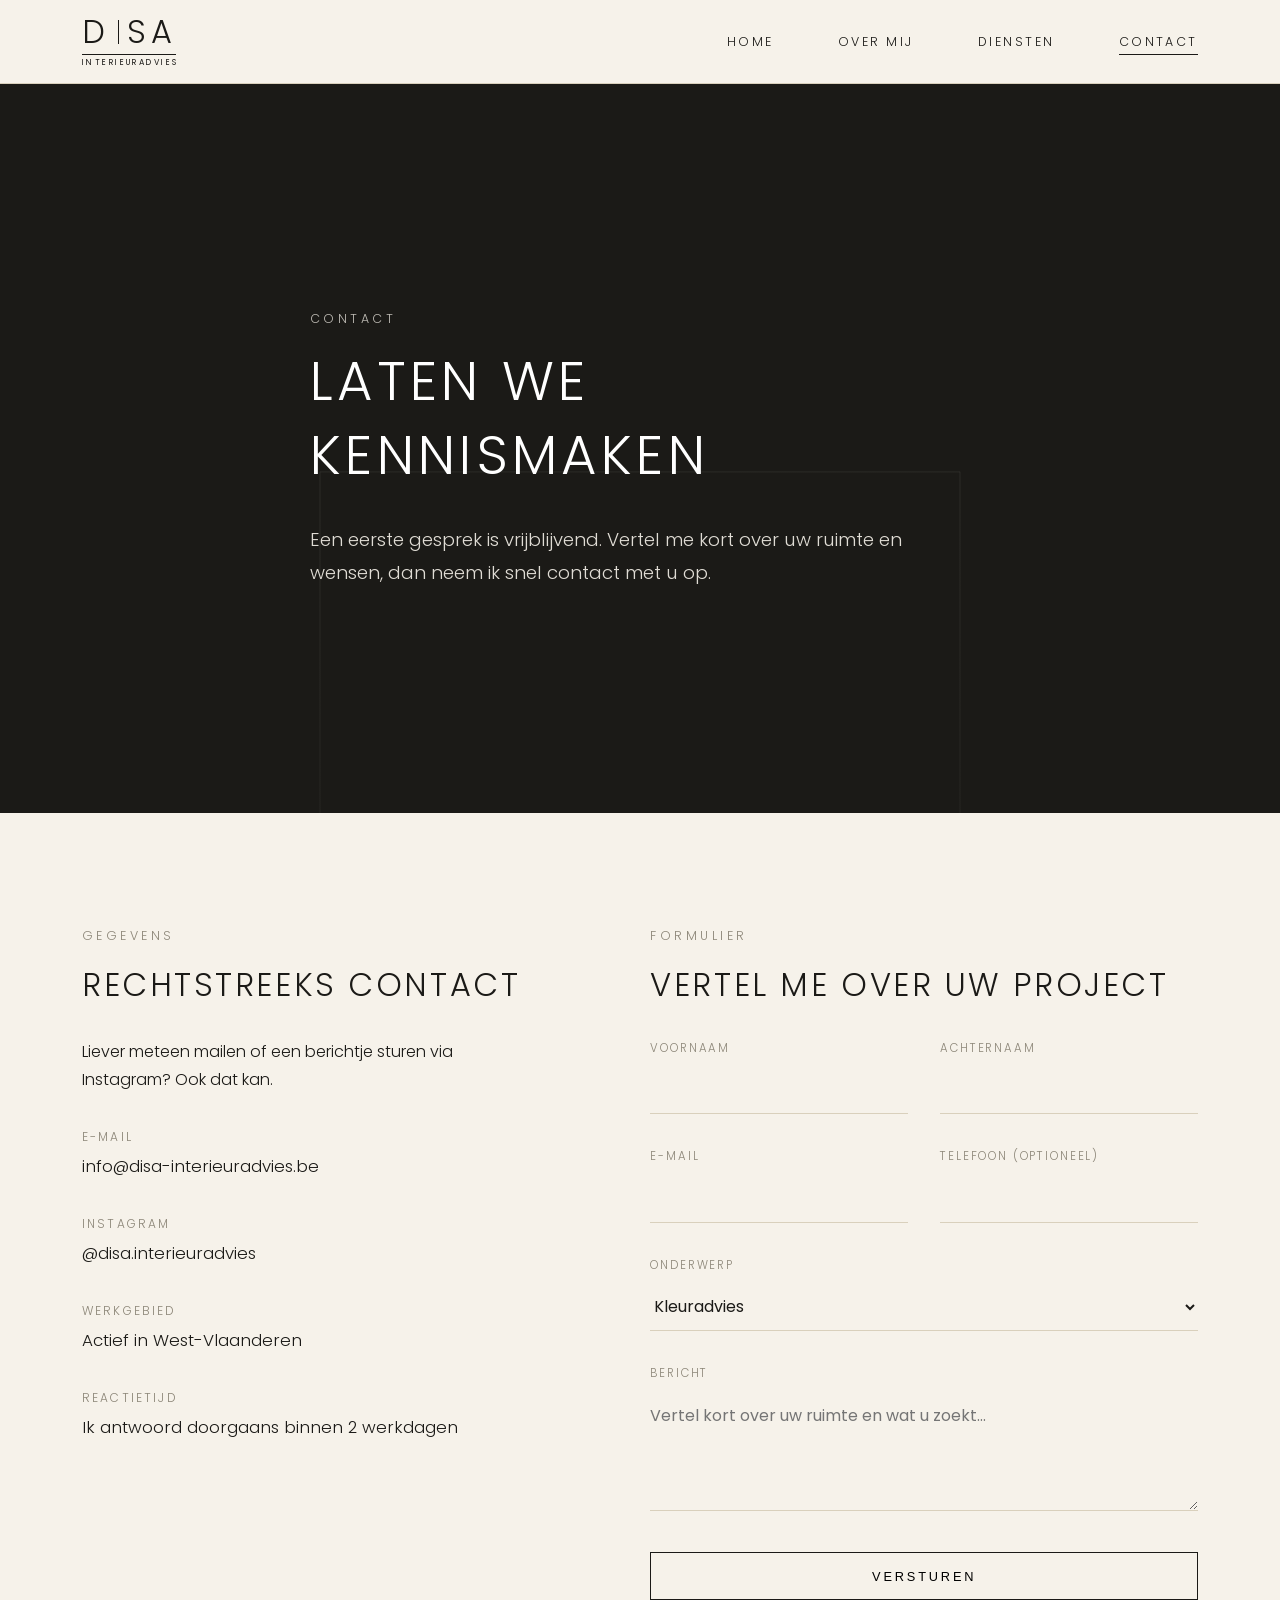
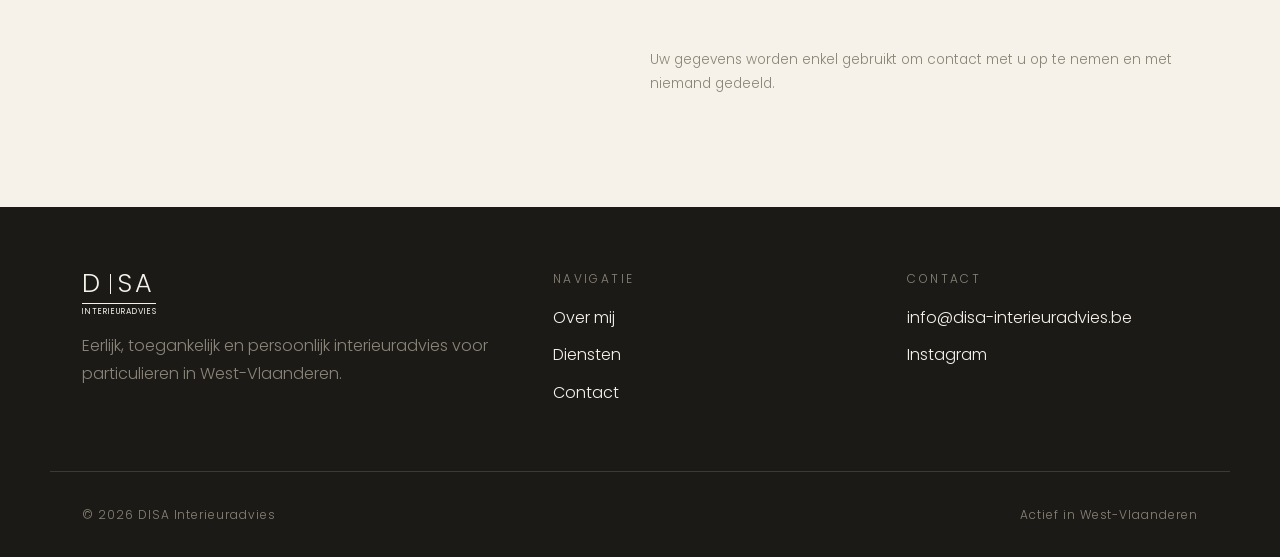
==== contact.html @ c6c580ba "Initial DISA Interieuradvies website Static 4-page site (home, over mij, diensten, contact) with a p" ====
<!DOCTYPE html>
<html lang="nl">
<head>
<meta charset="UTF-8">
<meta name="viewport" content="width=device-width, initial-scale=1.0">
<title>Contact — DISA Interieuradvies</title>
<meta name="description" content="Neem contact op met DISA Interieuradvies voor een vrijblijvende kennismaking. Actief in West-Vlaanderen.">
<link rel="icon" href="images/logo.png">
<link rel="stylesheet" href="css/style.css">
</head>
<body>

<header class="site-header">
  <div class="container">
    <a href="index.html" class="logo-mark" aria-label="DISA Interieuradvies">
      <span class="logo-top">
        <span class="logo-word">D<span class="logo-i" aria-hidden="true"></span>SA</span>
        <span class="logo-rule" aria-hidden="true"></span>
        <span class="logo-tagline">i n t e r i e u r a d v i e s</span>
      </span>
    </a>
    <button class="nav-toggle" aria-label="Menu openen" aria-expanded="false">
      <span></span><span></span><span></span>
    </button>
    <nav class="main-nav">
      <ul>
        <li><a href="index.html">Home</a></li>
        <li><a href="over-mij.html">Over mij</a></li>
        <li><a href="diensten.html">Diensten</a></li>
        <li><a href="contact.html" aria-current="page">Contact</a></li>
      </ul>
    </nav>
  </div>
</header>

<section class="hero hero--page">
  <div class="hero__art" aria-hidden="true">
    <svg viewBox="0 0 1200 800" preserveAspectRatio="xMidYMax slice" xmlns="http://www.w3.org/2000/svg" stroke="#F6F2EA" fill="none" stroke-width="1.2">
      <line x1="300" y1="800" x2="300" y2="480" opacity="0.2"/>
      <line x1="900" y1="800" x2="900" y2="480" opacity="0.2"/>
      <line x1="300" y1="480" x2="900" y2="480" opacity="0.2"/>
    </svg>
  </div>
  <div class="hero__overlay" aria-hidden="true"></div>
  <div class="container">
    <span class="eyebrow hero__eyebrow">Contact</span>
    <h1>Laten we kennismaken</h1>
    <p class="lede">Een eerste gesprek is vrijblijvend. Vertel me kort over uw ruimte en wensen, dan neem ik snel contact met u op.</p>
  </div>
</section>

<section>
  <div class="container contact-layout">
    <div>
      <span class="eyebrow">Gegevens</span>
      <h2>Rechtstreeks contact</h2>
      <p>Liever meteen mailen of een berichtje sturen via Instagram? Ook dat kan.</p>
      <dl class="info-list">
        <dt>E-mail</dt>
        <dd><a href="mailto:info@disa-interieuradvies.be">info@disa-interieuradvies.be</a></dd>
        <dt>Instagram</dt>
        <dd><a href="https://instagram.com" target="_blank" rel="noopener">@disa.interieuradvies</a></dd>
        <dt>Werkgebied</dt>
        <dd>Actief in West-Vlaanderen</dd>
        <dt>Reactietijd</dt>
        <dd>Ik antwoord doorgaans binnen 2 werkdagen</dd>
      </dl>
    </div>

    <div>
      <span class="eyebrow">Formulier</span>
      <h2>Vertel me over uw project</h2>
      <form class="contact-form" name="contact" method="POST" data-netlify="true" data-netlify-honeypot="bot-field">
        <input type="hidden" name="form-name" value="contact">
        <p class="hidden-field"><label>Laat dit veld leeg: <input name="bot-field"></label></p>
        <div class="form-row">
          <div>
            <label for="voornaam">Voornaam</label>
            <input type="text" id="voornaam" name="voornaam" required>
          </div>
          <div>
            <label for="achternaam">Achternaam</label>
            <input type="text" id="achternaam" name="achternaam" required>
          </div>
        </div>
        <div class="form-row">
          <div>
            <label for="email">E-mail</label>
            <input type="email" id="email" name="email" required>
          </div>
          <div>
            <label for="telefoon">Telefoon (optioneel)</label>
            <input type="tel" id="telefoon" name="telefoon">
          </div>
        </div>
        <div>
          <label for="onderwerp">Onderwerp</label>
          <select id="onderwerp" name="onderwerp">
            <option>Kleuradvies</option>
            <option>Materiaaladvies</option>
            <option>Meubel- &amp; inrichtingsadvies</option>
            <option>Sfeer &amp; styling</option>
            <option>Iets anders</option>
          </select>
        </div>
        <div>
          <label for="bericht">Bericht</label>
          <textarea id="bericht" name="bericht" required placeholder="Vertel kort over uw ruimte en wat u zoekt..."></textarea>
        </div>
        <button type="submit" class="btn">Versturen</button>
        <p class="form-note">Uw gegevens worden enkel gebruikt om contact met u op te nemen en met niemand gedeeld.</p>
      </form>
      <div class="form-success">
        <h3 style="margin-bottom: 0.5rem;">Bedankt!</h3>
        <p>Uw bericht is verzonden. Ik neem zo snel mogelijk contact met u op.</p>
      </div>
    </div>
  </div>
</section>

<footer class="site-footer">
  <div class="container footer-top">
    <div>
      <a href="index.html" class="logo-mark" aria-label="DISA Interieuradvies">
      <span class="logo-top">
        <span class="logo-word">D<span class="logo-i" aria-hidden="true"></span>SA</span>
        <span class="logo-rule" aria-hidden="true"></span>
        <span class="logo-tagline">i n t e r i e u r a d v i e s</span>
      </span>
    </a>
      <p>Eerlijk, toegankelijk en persoonlijk interieuradvies voor particulieren in West-Vlaanderen.</p>
    </div>
    <div>
      <h4>Navigatie</h4>
      <ul>
        <li><a href="over-mij.html">Over mij</a></li>
        <li><a href="diensten.html">Diensten</a></li>
        <li><a href="contact.html">Contact</a></li>
      </ul>
    </div>
    <div>
      <h4>Contact</h4>
      <ul>
        <li><a href="mailto:info@disa-interieuradvies.be">info@disa-interieuradvies.be</a></li>
        <li><a href="https://instagram.com" target="_blank" rel="noopener">Instagram</a></li>
      </ul>
    </div>
  </div>
  <div class="container footer-bottom">
    <span>© 2026 DISA Interieuradvies</span>
    <span>Actief in West-Vlaanderen</span>
  </div>
</footer>

<script src="js/script.js"></script>
</body>
</html>
---- css/style.css ----
/* ==========================================================================
   DISA Interieuradvies — huisstijl
   ========================================================================== */

@import url('https://fonts.googleapis.com/css2?family=Poppins:ital,wght@0,200;0,300;0,400;0,500;0,600;1,300&display=swap');

:root {
  --cream: #F6F2EA;
  --cream-alt: #EEE7D9;
  --black: #1B1A17;
  --grey: #8B8577;
  --line: #D9D0BC;
  --white: #FFFFFF;

  --font: 'Poppins', Arial, sans-serif;
  --space-1: 0.5rem;
  --space-2: 1rem;
  --space-3: 2rem;
  --space-4: 4rem;
  --space-5: 7rem;
  --max-width: 1180px;
}

* { box-sizing: border-box; margin: 0; padding: 0; }

html { scroll-behavior: smooth; }

body {
  font-family: var(--font);
  background: var(--cream);
  color: var(--black);
  font-weight: 300;
  line-height: 1.75;
  font-size: 16px;
  -webkit-font-smoothing: antialiased;
}

img { max-width: 100%; display: block; }

a { color: inherit; text-decoration: none; }

.container {
  max-width: var(--max-width);
  margin: 0 auto;
  padding: 0 var(--space-3);
}

h1, h2, h3, h4 {
  font-weight: 300;
  letter-spacing: 0.08em;
  text-transform: uppercase;
  line-height: 1.35;
}

h1 { font-size: clamp(2rem, 4.5vw, 3.4rem); }
h2 { font-size: clamp(1.4rem, 2.6vw, 2rem); margin-bottom: var(--space-3); }
h3 { font-size: 1.05rem; letter-spacing: 0.12em; margin-bottom: var(--space-2); }

p { max-width: 62ch; }

.eyebrow {
  display: block;
  font-size: 0.78rem;
  letter-spacing: 0.28em;
  text-transform: uppercase;
  color: var(--grey);
  margin-bottom: var(--space-2);
}

.lede {
  font-size: 1.15rem;
  font-weight: 300;
  color: var(--black);
  max-width: 60ch;
}

.divider {
  width: 64px;
  height: 1px;
  background: var(--black);
  border: none;
  margin: var(--space-3) 0;
}

.divider--center { margin-left: auto; margin-right: auto; }

/* ---------- Buttons ---------- */
.btn {
  display: inline-block;
  padding: 0.95rem 2.4rem;
  border: 1px solid var(--black);
  font-size: 0.8rem;
  letter-spacing: 0.22em;
  text-transform: uppercase;
  transition: background 0.3s ease, color 0.3s ease;
  background: transparent;
}

.btn:hover { background: var(--black); color: var(--cream); }

.btn--light { border-color: var(--cream); color: var(--cream); }
.btn--light:hover { background: var(--cream); color: var(--black); }

/* ---------- Header ---------- */
.site-header {
  position: sticky;
  top: 0;
  z-index: 100;
  background: rgba(246, 242, 234, 0.94);
  backdrop-filter: blur(6px);
  border-bottom: 1px solid var(--line);
}

.site-header .container {
  display: flex;
  align-items: center;
  justify-content: space-between;
  padding-top: var(--space-2);
  padding-bottom: var(--space-2);
}

.logo-mark {
  display: inline-flex;
  line-height: 1;
  color: inherit;
}

.logo-top {
  display: flex;
  flex-direction: column;
  align-items: flex-start;
  width: fit-content;
}

.logo-word {
  display: inline-flex;
  align-items: center;
  font-size: 2rem;
  font-weight: 300;
  letter-spacing: 0.14em;
  color: currentColor;
  white-space: nowrap;
}

.logo-word .logo-i {
  display: inline-block;
  width: 1px;
  height: 0.78em;
  background: currentColor;
  margin: 0 0.26em;
}

.logo-rule {
  display: block;
  width: 100%;
  height: 1px;
  background: currentColor;
  margin-top: 0.4em;
}

.logo-tagline {
  display: block;
  width: 100%;
  margin-top: 0.4em;
  font-size: 0.5rem;
  font-weight: 400;
  letter-spacing: normal;
  word-spacing: -0.4em;
  text-transform: uppercase;
  color: currentColor;
  text-align: justify;
  text-align-last: justify;
}

.nav-toggle {
  display: none;
  flex-direction: column;
  gap: 5px;
  background: none;
  border: none;
  cursor: pointer;
  padding: 8px;
}

.nav-toggle span {
  width: 24px;
  height: 1px;
  background: var(--black);
}

.main-nav ul {
  list-style: none;
  display: flex;
  gap: var(--space-4);
}

.main-nav a {
  font-size: 0.78rem;
  letter-spacing: 0.2em;
  text-transform: uppercase;
  padding-bottom: 4px;
  border-bottom: 1px solid transparent;
  transition: border-color 0.25s ease;
}

.main-nav a:hover,
.main-nav a[aria-current="page"] {
  border-color: var(--black);
}

/* ---------- Hero ---------- */
.hero {
  position: relative;
  min-height: 78vh;
  display: flex;
  align-items: center;
  background: var(--black);
  color: var(--cream);
  overflow: hidden;
}

.hero__art {
  position: absolute;
  inset: 0;
  opacity: 0.9;
}

.hero__art svg { width: 100%; height: 100%; }

.hero__overlay {
  position: absolute;
  inset: 0;
  background: linear-gradient(180deg, rgba(27,26,23,0.55) 0%, rgba(27,26,23,0.78) 100%);
}

.hero .container {
  position: relative;
  z-index: 2;
  padding-top: var(--space-5);
  padding-bottom: var(--space-5);
}

.hero__eyebrow {
  color: var(--cream);
  opacity: 0.75;
}

.hero h1 { color: var(--white); max-width: 16ch; }

.hero p.lede { color: var(--cream); opacity: 0.9; margin-top: var(--space-3); }

.hero .btn { margin-top: var(--space-4); }

.hero--page {
  min-height: 46vh;
}

/* ---------- Sections ---------- */
section { padding: var(--space-5) 0; }

.section-alt { background: var(--cream-alt); }

.section-black {
  background: var(--black);
  color: var(--cream);
}

.section-black h2, .section-black h3 { color: var(--cream); }
.section-black .eyebrow { color: var(--grey); }

.two-col {
  display: grid;
  grid-template-columns: 1fr 1fr;
  gap: var(--space-5);
  align-items: center;
}

.grid-3 {
  display: grid;
  grid-template-columns: repeat(3, 1fr);
  gap: var(--space-4);
}

.grid-2 {
  display: grid;
  grid-template-columns: repeat(2, 1fr);
  gap: var(--space-4);
}

.pillar { text-align: left; }
.pillar .num {
  font-size: 0.78rem;
  letter-spacing: 0.2em;
  color: var(--grey);
  display: block;
  margin-bottom: var(--space-2);
}

.card {
  background: var(--white);
  border: 1px solid var(--line);
  padding: var(--space-4) var(--space-3);
}

.card-art { margin-bottom: var(--space-3); }
.card-art svg { width: 56px; height: 56px; }

/* ---------- Quote ---------- */
.quote {
  text-align: center;
  max-width: 780px;
  margin: 0 auto;
}

.quote blockquote {
  font-size: clamp(1.3rem, 2.6vw, 1.9rem);
  font-weight: 300;
  font-style: italic;
  line-height: 1.5;
}

.quote cite {
  display: block;
  margin-top: var(--space-3);
  font-style: normal;
  font-size: 0.78rem;
  letter-spacing: 0.2em;
  text-transform: uppercase;
  color: var(--grey);
}

/* ---------- Steps ---------- */
.steps {
  display: grid;
  grid-template-columns: repeat(3, 1fr);
  gap: var(--space-4);
  counter-reset: step;
}

.step {
  border-top: 1px solid var(--line);
  padding-top: var(--space-3);
}

.step .num {
  counter-increment: step;
  font-size: 2.2rem;
  font-weight: 200;
  color: var(--grey);
  display: block;
  margin-bottom: var(--space-2);
}

/* ---------- Testimonials ---------- */
.testimonial-card blockquote {
  font-size: 1.05rem;
  font-style: italic;
  font-weight: 300;
  line-height: 1.65;
}

.testimonial-card cite {
  display: block;
  margin-top: var(--space-3);
  font-style: normal;
  font-size: 0.72rem;
  letter-spacing: 0.16em;
  text-transform: uppercase;
  color: var(--grey);
}

.testimonial-card.is-placeholder blockquote {
  color: var(--grey);
}

/* ---------- Audience toggle (particulier / bedrijf) ---------- */
.audience-toggle {
  display: flex;
  justify-content: center;
  margin-bottom: var(--space-4);
}

.toggle-btn {
  padding: 0.9rem 2.4rem;
  border: 1px solid var(--black);
  background: transparent;
  font-family: var(--font);
  font-size: 0.78rem;
  letter-spacing: 0.2em;
  text-transform: uppercase;
  color: var(--black);
  cursor: pointer;
  transition: background 0.25s ease, color 0.25s ease;
}

.toggle-btn + .toggle-btn { border-left: none; }

.toggle-btn.is-active { background: var(--black); color: var(--cream); }

.audience-panel[hidden] { display: none; }

.audience-toggle--light .toggle-btn {
  border-color: var(--cream);
  color: var(--cream);
}

.audience-toggle--light .toggle-btn.is-active {
  background: var(--cream);
  color: var(--black);
}

.hero .audience-toggle {
  justify-content: flex-start;
  margin-top: var(--space-4);
  margin-bottom: 0;
}

/* ---------- Forms ---------- */
.contact-layout {
  display: grid;
  grid-template-columns: 1fr 1.2fr;
  gap: var(--space-5);
}

.info-list { margin-top: var(--space-3); }
.info-list dt {
  font-size: 0.75rem;
  letter-spacing: 0.18em;
  text-transform: uppercase;
  color: var(--grey);
  margin-top: var(--space-3);
}
.info-list dd { font-size: 1.05rem; margin-top: 0.3rem; }

form { display: grid; gap: var(--space-3); }

.hidden-field {
  position: absolute;
  left: -9999px;
  width: 1px;
  height: 1px;
  overflow: hidden;
}

.form-row { display: grid; grid-template-columns: 1fr 1fr; gap: var(--space-3); }

label {
  display: block;
  font-size: 0.72rem;
  letter-spacing: 0.16em;
  text-transform: uppercase;
  color: var(--grey);
  margin-bottom: 0.5rem;
}

input, textarea, select {
  width: 100%;
  border: none;
  border-bottom: 1px solid var(--line);
  background: transparent;
  padding: 0.7rem 0;
  font-family: var(--font);
  font-size: 1rem;
  color: var(--black);
}

input:focus, textarea:focus, select:focus {
  outline: none;
  border-color: var(--black);
}

textarea { resize: vertical; min-height: 120px; }

.form-note {
  font-size: 0.85rem;
  color: var(--grey);
  margin-top: var(--space-2);
}

.form-success {
  display: none;
  border: 1px solid var(--black);
  padding: var(--space-3);
  margin-top: var(--space-3);
}

/* ---------- Footer ---------- */
.site-footer {
  background: var(--black);
  color: var(--cream);
  padding: var(--space-4) 0 var(--space-3);
}

.footer-top {
  display: grid;
  grid-template-columns: 1.4fr 1fr 1fr;
  gap: var(--space-4);
  padding-bottom: var(--space-4);
  border-bottom: 1px solid rgba(246,242,234,0.15);
}

.footer-top .logo-word { font-size: 1.6rem; }

.footer-top p { color: var(--grey); margin-top: var(--space-2); }

.footer-top h4 {
  font-size: 0.75rem;
  letter-spacing: 0.2em;
  color: var(--grey);
  margin-bottom: var(--space-2);
}

.footer-top ul { list-style: none; display: grid; gap: 0.6rem; }
.footer-top a:hover { opacity: 0.7; }

.footer-bottom {
  display: flex;
  justify-content: space-between;
  padding-top: var(--space-3);
  font-size: 0.75rem;
  letter-spacing: 0.08em;
  color: var(--grey);
}

/* ---------- Responsive ---------- */
@media (max-width: 900px) {
  .two-col, .grid-3, .grid-2, .steps, .art-grid, .contact-layout, .form-row, .footer-top {
    grid-template-columns: 1fr;
  }

  .main-nav {
    position: fixed;
    inset: 0 0 0 auto;
    width: min(78vw, 320px);
    height: 100vh;
    background: var(--cream);
    transform: translateX(100%);
    transition: transform 0.35s ease;
    padding: var(--space-5) var(--space-3);
    border-left: 1px solid var(--line);
  }

  .main-nav.is-open { transform: translateX(0); }

  .main-nav ul { flex-direction: column; gap: var(--space-3); }

  .nav-toggle { display: flex; }

  section { padding: var(--space-4) 0; }
}
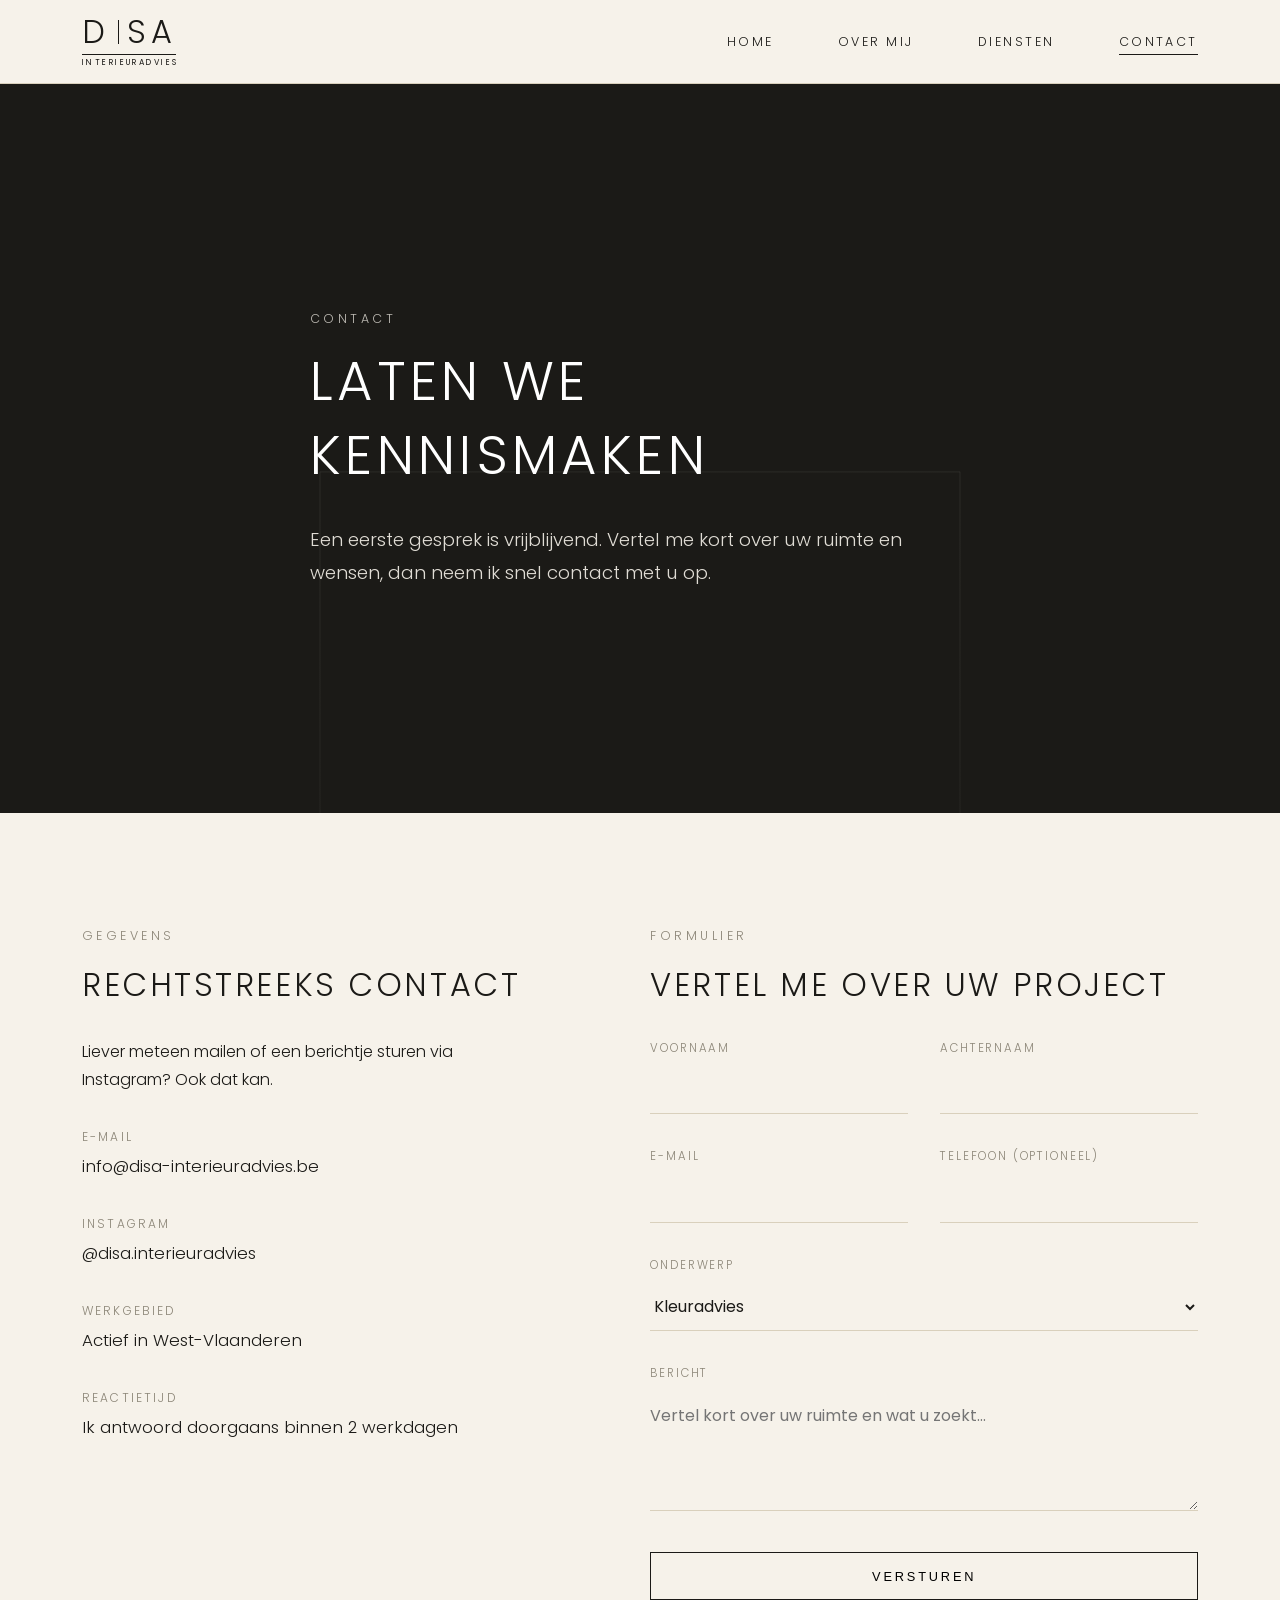
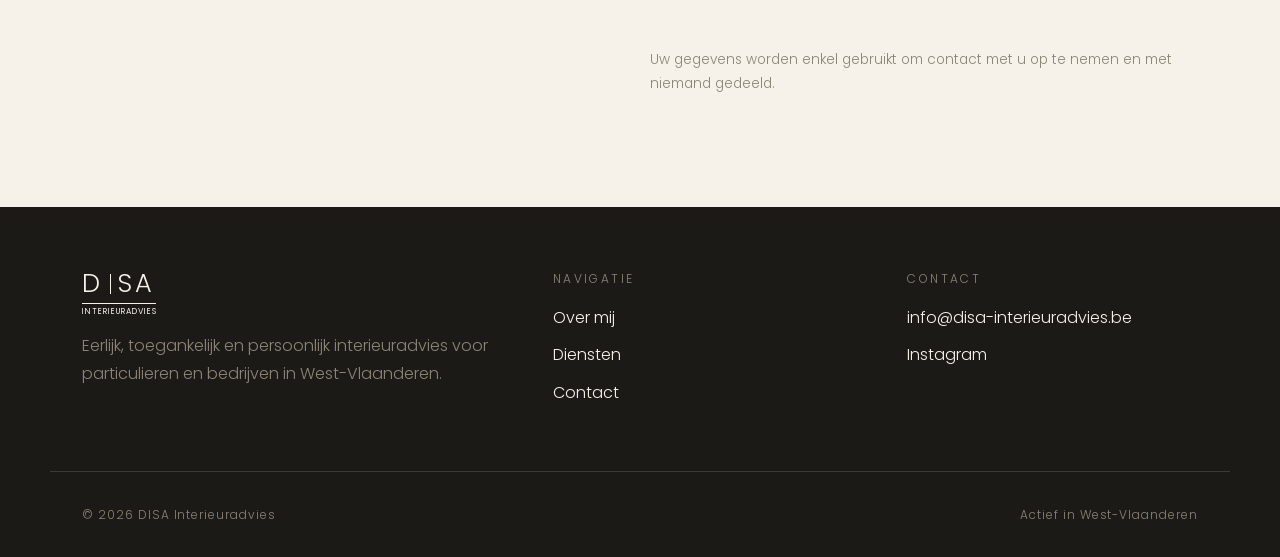
==== commit b0112d76: "Add real client testimonials, open homepage messaging to businesses Homepage/footer copy no longer i" ====
--- a/contact.html
+++ b/contact.html
@@ -128,7 +128,7 @@
         <span class="logo-tagline">i n t e r i e u r a d v i e s</span>
       </span>
     </a>
-      <p>Eerlijk, toegankelijk en persoonlijk interieuradvies voor particulieren in West-Vlaanderen.</p>
+      <p>Eerlijk, toegankelijk en persoonlijk interieuradvies voor particulieren en bedrijven in West-Vlaanderen.</p>
     </div>
     <div>
       <h4>Navigatie</h4>
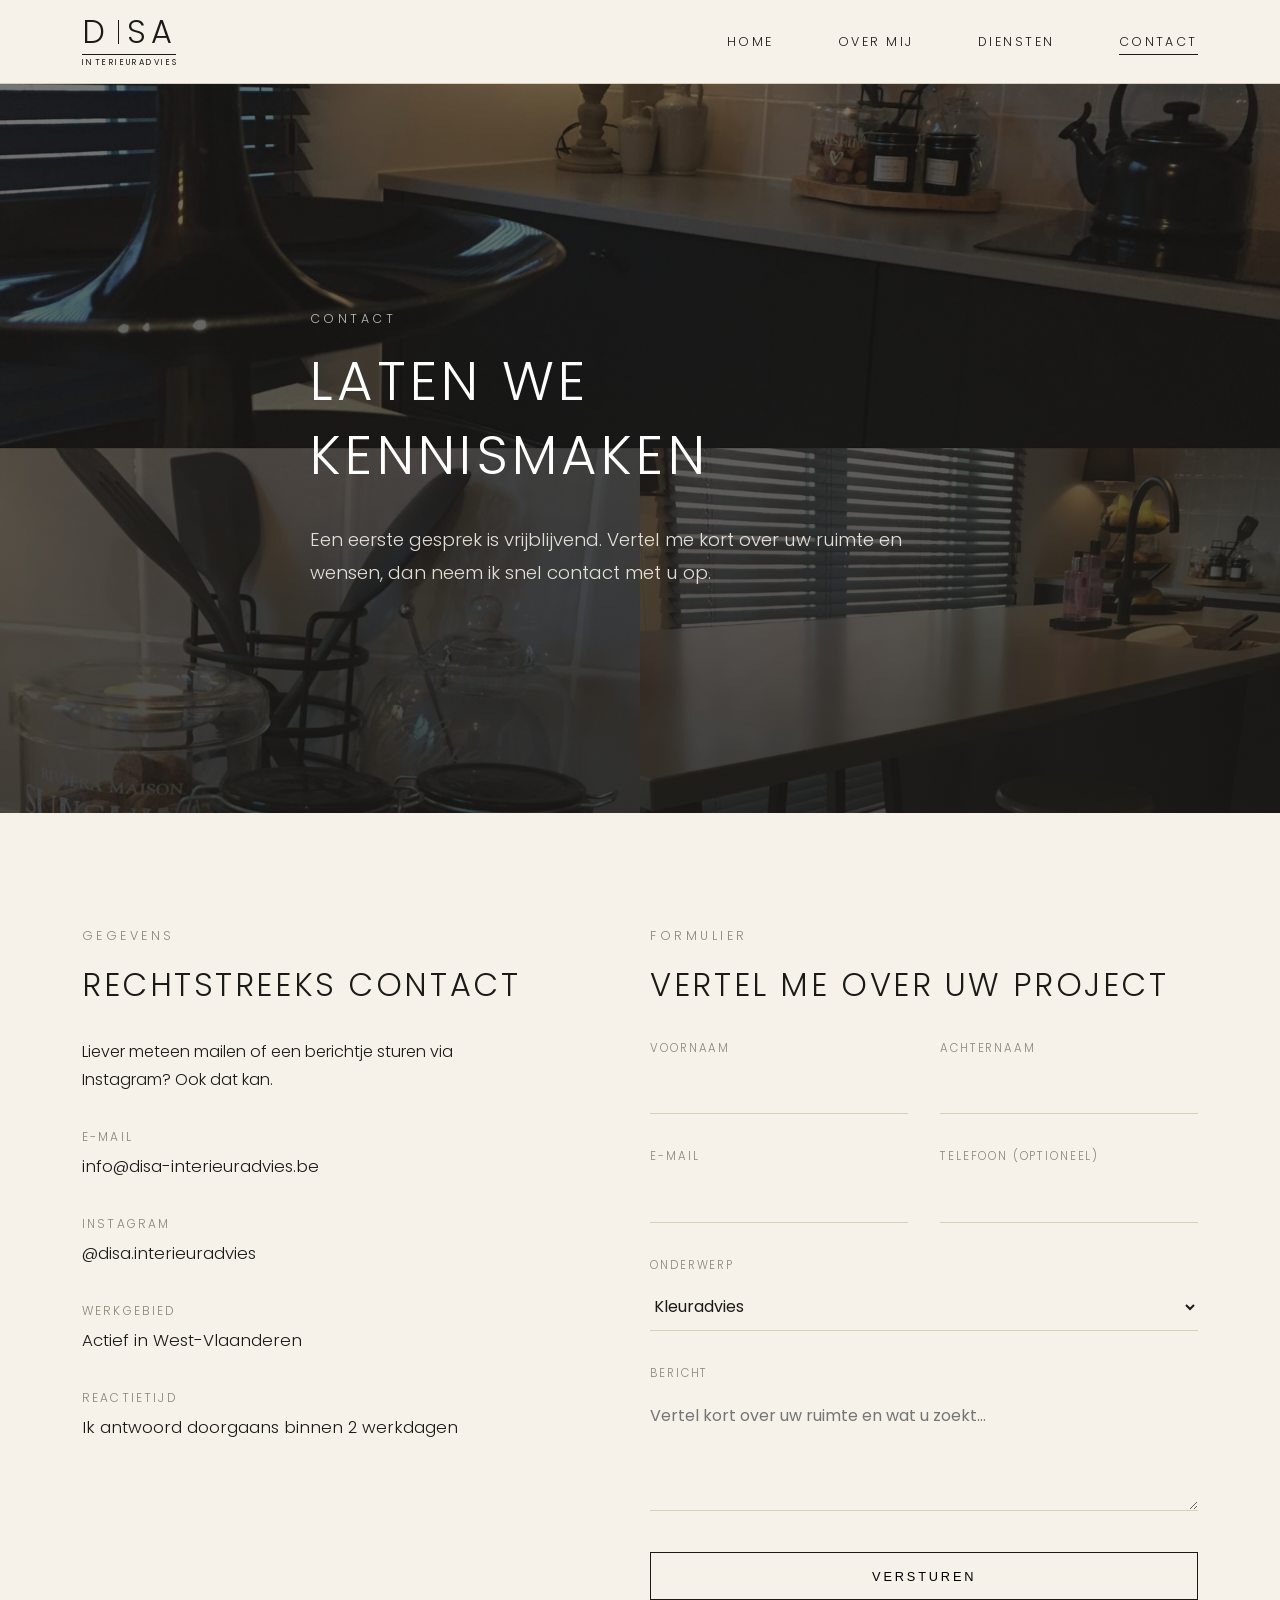
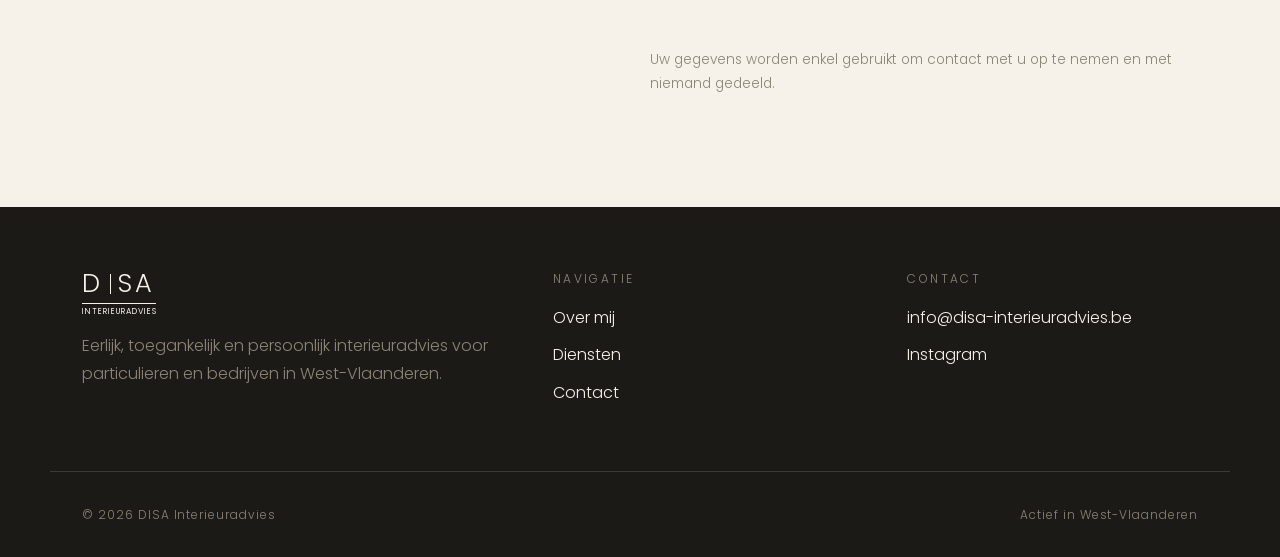
==== commit a858ba83: "Replace placeholder line-art with real interior photography Home, diensten and contact heroes now us" ====
--- a/contact.html
+++ b/contact.html
@@ -35,11 +35,7 @@
 
 <section class="hero hero--page">
   <div class="hero__art" aria-hidden="true">
-    <svg viewBox="0 0 1200 800" preserveAspectRatio="xMidYMax slice" xmlns="http://www.w3.org/2000/svg" stroke="#F6F2EA" fill="none" stroke-width="1.2">
-      <line x1="300" y1="800" x2="300" y2="480" opacity="0.2"/>
-      <line x1="900" y1="800" x2="900" y2="480" opacity="0.2"/>
-      <line x1="300" y1="480" x2="900" y2="480" opacity="0.2"/>
-    </svg>
+    <img src="images/sfeer-keuken.jpg" alt="">
   </div>
   <div class="hero__overlay" aria-hidden="true"></div>
   <div class="container">
--- a/css/style.css
+++ b/css/style.css
@@ -226,6 +226,19 @@
 }
 
 .hero__art svg { width: 100%; height: 100%; }
+
+.hero__art img {
+  width: 100%;
+  height: 100%;
+  object-fit: cover;
+}
+
+.photo-frame {
+  width: 100%;
+  aspect-ratio: 4 / 5;
+  object-fit: cover;
+  border: 1px solid var(--line);
+}
 
 .hero__overlay {
   position: absolute;
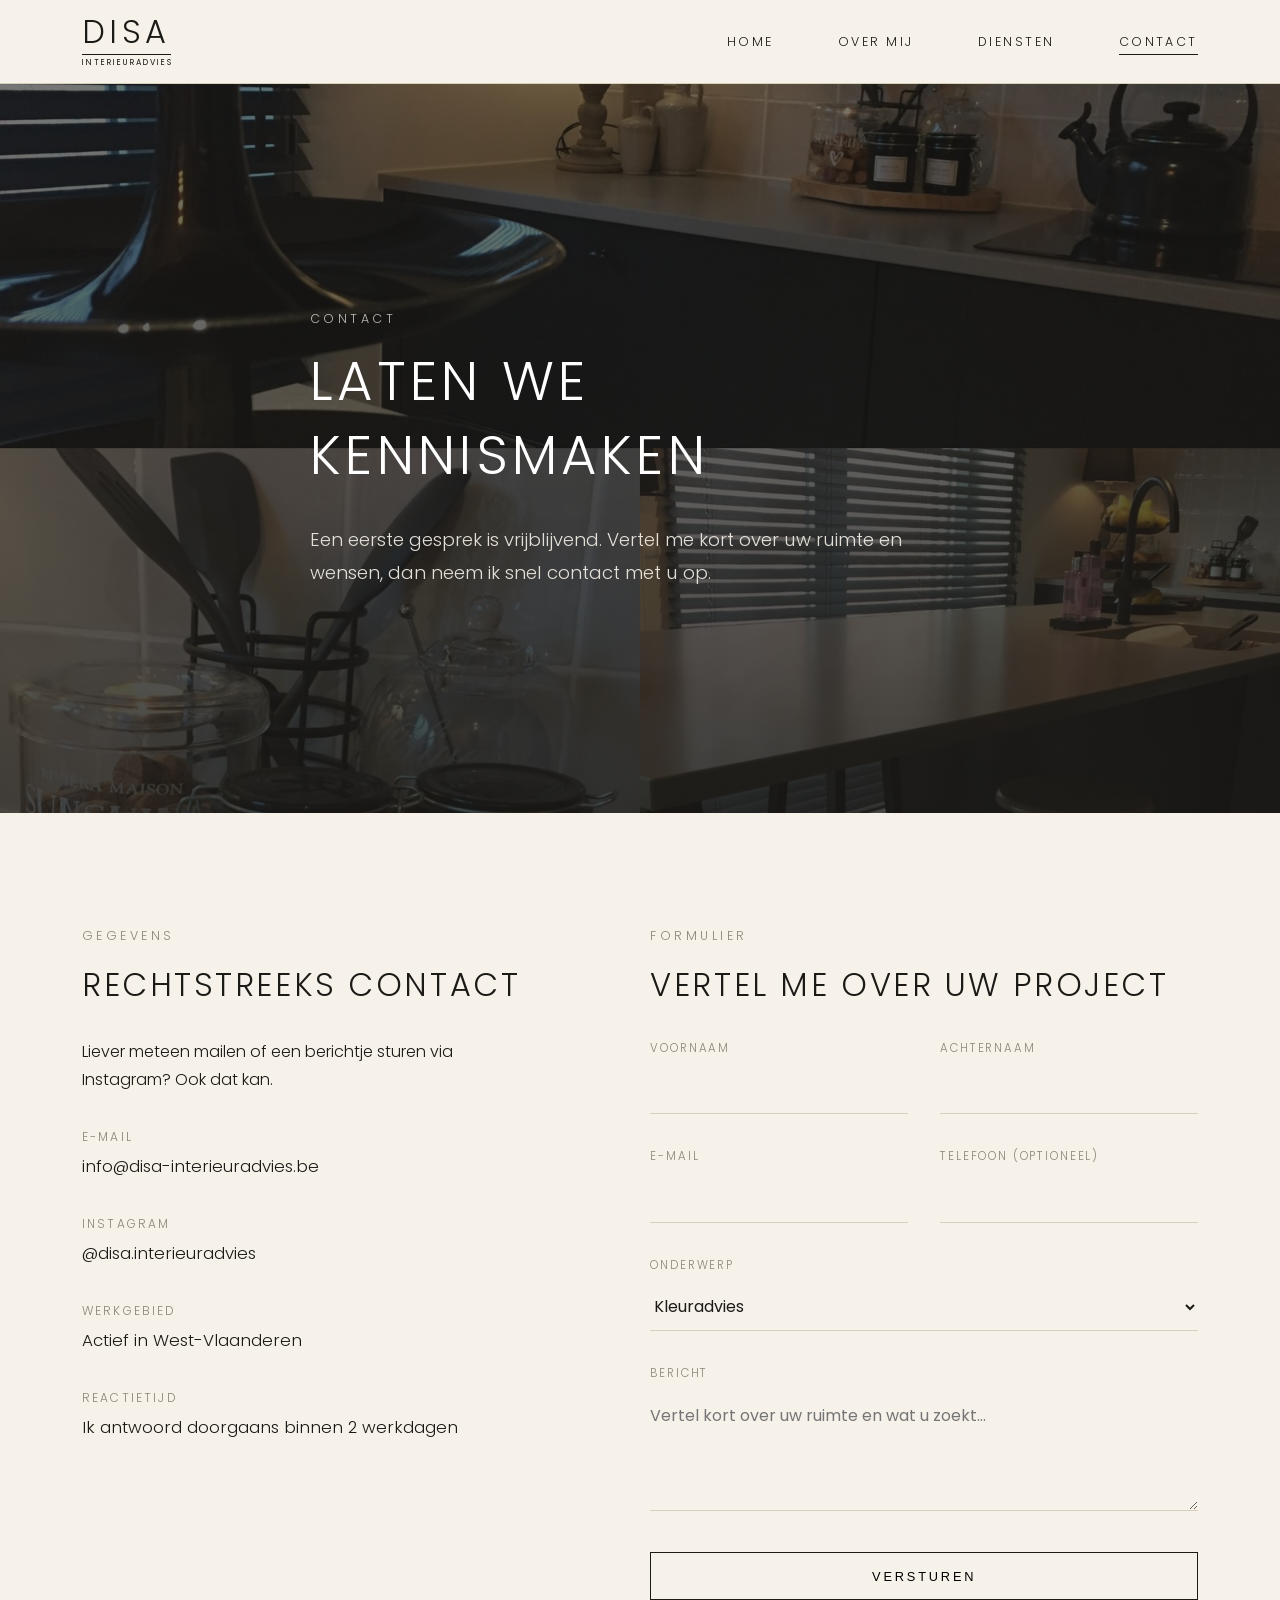
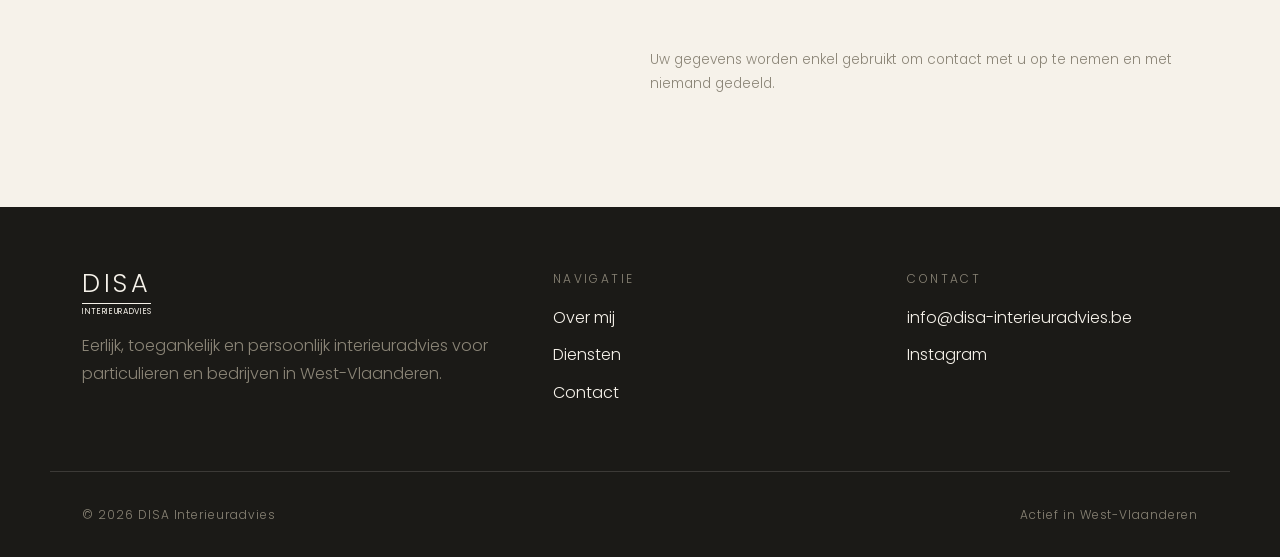
==== commit f2f010cf: "Render logo I as a real letter instead of a bar glyph The custom vertical-line stand-in for the I re" ====
--- a/contact.html
+++ b/contact.html
@@ -14,7 +14,7 @@
   <div class="container">
     <a href="index.html" class="logo-mark" aria-label="DISA Interieuradvies">
       <span class="logo-top">
-        <span class="logo-word">D<span class="logo-i" aria-hidden="true"></span>SA</span>
+        <span class="logo-word">DISA</span>
         <span class="logo-rule" aria-hidden="true"></span>
         <span class="logo-tagline">i n t e r i e u r a d v i e s</span>
       </span>
@@ -119,7 +119,7 @@
     <div>
       <a href="index.html" class="logo-mark" aria-label="DISA Interieuradvies">
       <span class="logo-top">
-        <span class="logo-word">D<span class="logo-i" aria-hidden="true"></span>SA</span>
+        <span class="logo-word">DISA</span>
         <span class="logo-rule" aria-hidden="true"></span>
         <span class="logo-tagline">i n t e r i e u r a d v i e s</span>
       </span>
--- a/css/style.css
+++ b/css/style.css
@@ -140,14 +140,6 @@
   letter-spacing: 0.14em;
   color: currentColor;
   white-space: nowrap;
-}
-
-.logo-word .logo-i {
-  display: inline-block;
-  width: 1px;
-  height: 0.78em;
-  background: currentColor;
-  margin: 0 0.26em;
 }
 
 .logo-rule {
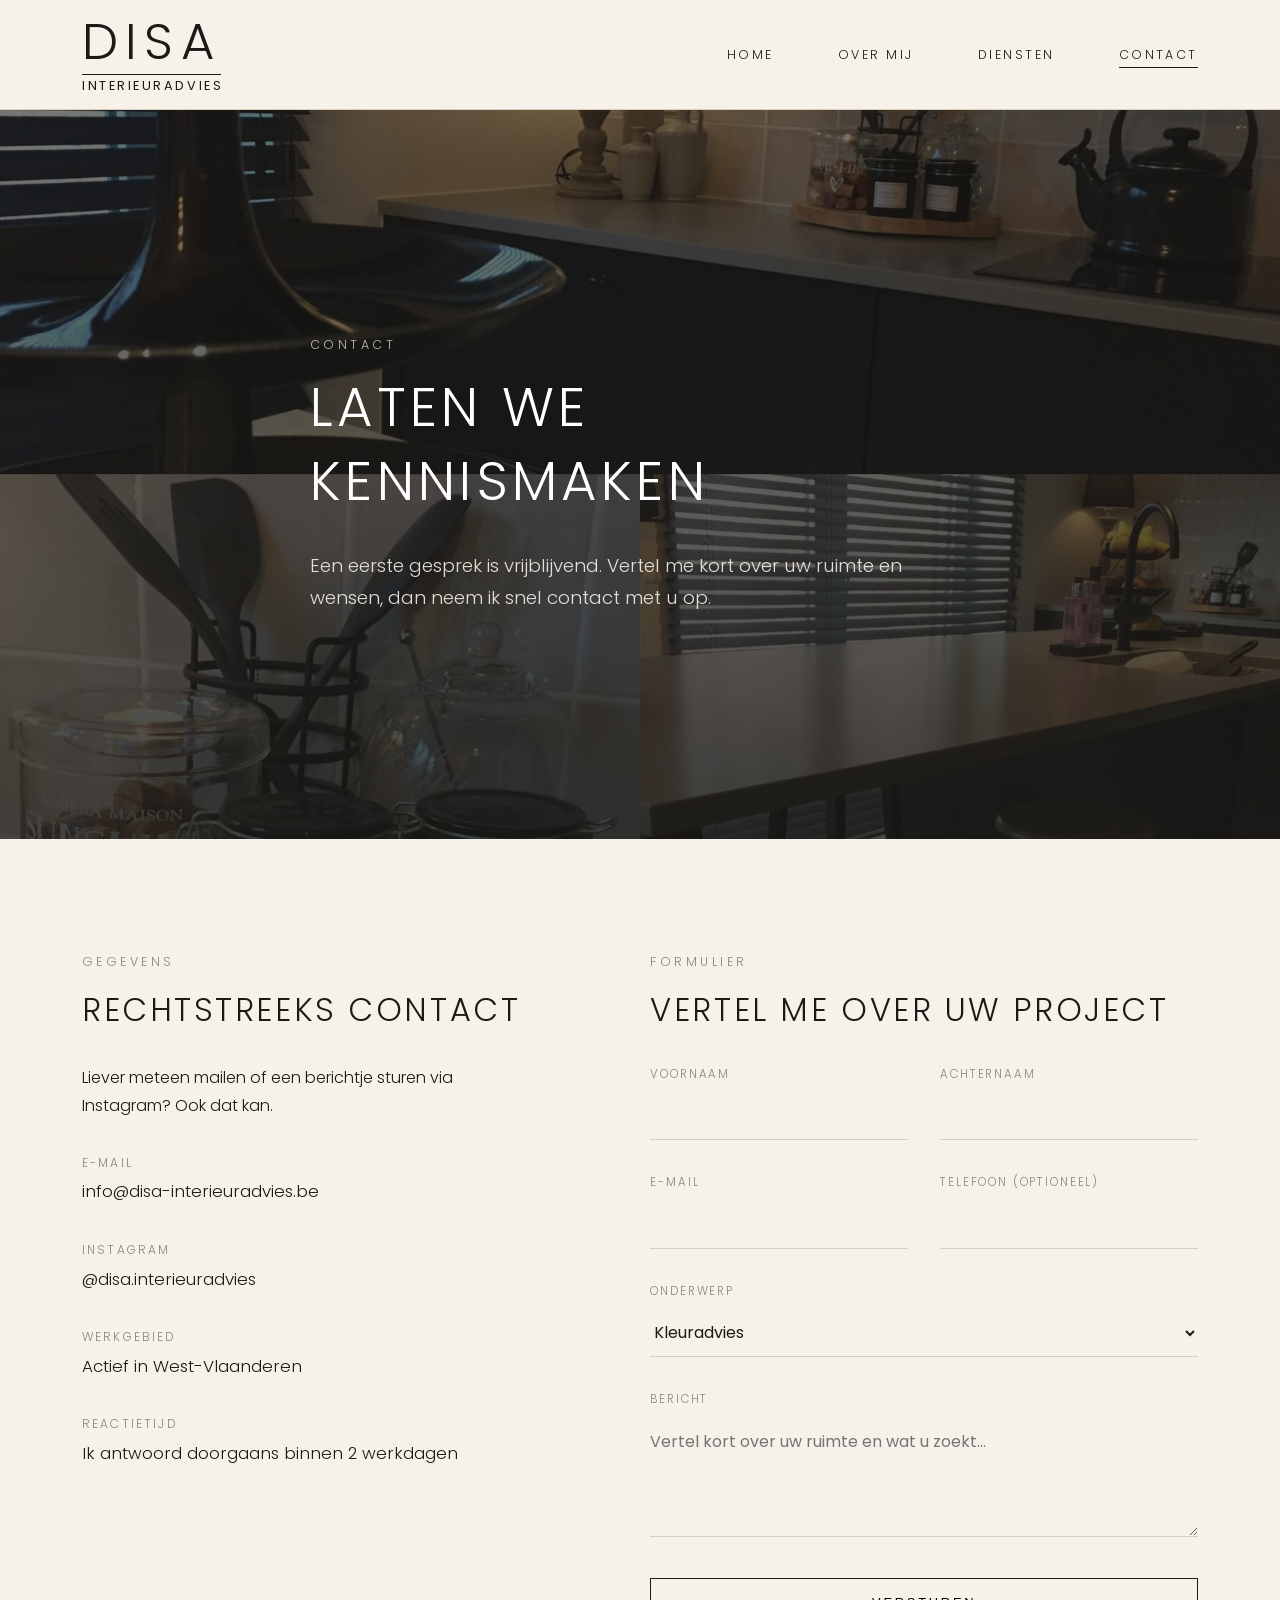
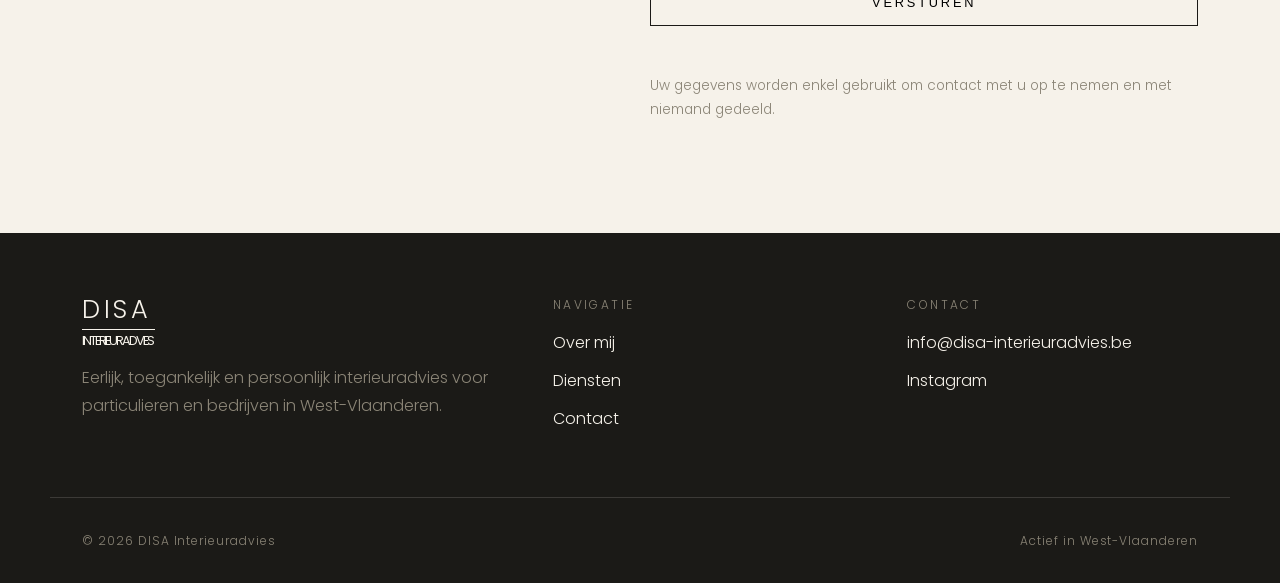
==== commit 5878f966: "Add real photography, always-visible nav, bigger logo, and Danielle's own bio - Replace placeholder " ====
--- a/contact.html
+++ b/contact.html
@@ -6,7 +6,7 @@
 <title>Contact — DISA Interieuradvies</title>
 <meta name="description" content="Neem contact op met DISA Interieuradvies voor een vrijblijvende kennismaking. Actief in West-Vlaanderen.">
 <link rel="icon" href="images/logo.png">
-<link rel="stylesheet" href="css/style.css">
+<link rel="stylesheet" href="css/style.css?v=2">
 </head>
 <body>
 
--- a/css/style.css
+++ b/css/style.css
@@ -115,6 +115,8 @@
   display: flex;
   align-items: center;
   justify-content: space-between;
+  flex-wrap: wrap;
+  row-gap: var(--space-2);
   padding-top: var(--space-2);
   padding-bottom: var(--space-2);
 }
@@ -135,7 +137,7 @@
 .logo-word {
   display: inline-flex;
   align-items: center;
-  font-size: 2rem;
+  font-size: 3.2rem;
   font-weight: 300;
   letter-spacing: 0.14em;
   color: currentColor;
@@ -154,7 +156,7 @@
   display: block;
   width: 100%;
   margin-top: 0.4em;
-  font-size: 0.5rem;
+  font-size: 0.8rem;
   font-weight: 400;
   letter-spacing: normal;
   word-spacing: -0.4em;
@@ -166,23 +168,12 @@
 
 .nav-toggle {
   display: none;
-  flex-direction: column;
-  gap: 5px;
-  background: none;
-  border: none;
-  cursor: pointer;
-  padding: 8px;
-}
-
-.nav-toggle span {
-  width: 24px;
-  height: 1px;
-  background: var(--black);
 }
 
 .main-nav ul {
   list-style: none;
   display: flex;
+  flex-wrap: wrap;
   gap: var(--space-4);
 }
 
@@ -533,23 +524,16 @@
     grid-template-columns: 1fr;
   }
 
-  .main-nav {
-    position: fixed;
-    inset: 0 0 0 auto;
-    width: min(78vw, 320px);
-    height: 100vh;
-    background: var(--cream);
-    transform: translateX(100%);
-    transition: transform 0.35s ease;
-    padding: var(--space-5) var(--space-3);
-    border-left: 1px solid var(--line);
-  }
-
-  .main-nav.is-open { transform: translateX(0); }
-
-  .main-nav ul { flex-direction: column; gap: var(--space-3); }
-
-  .nav-toggle { display: flex; }
+  .main-nav ul { gap: var(--space-3); }
+
+  .main-nav a { font-size: 0.7rem; letter-spacing: 0.12em; }
 
   section { padding: var(--space-4) 0; }
 }
+
+@media (max-width: 480px) {
+  .logo-word { font-size: 2.2rem; }
+  .logo-tagline { font-size: 0.55rem; }
+  .main-nav ul { gap: var(--space-2); }
+  .main-nav a { font-size: 0.62rem; letter-spacing: 0.08em; }
+}
